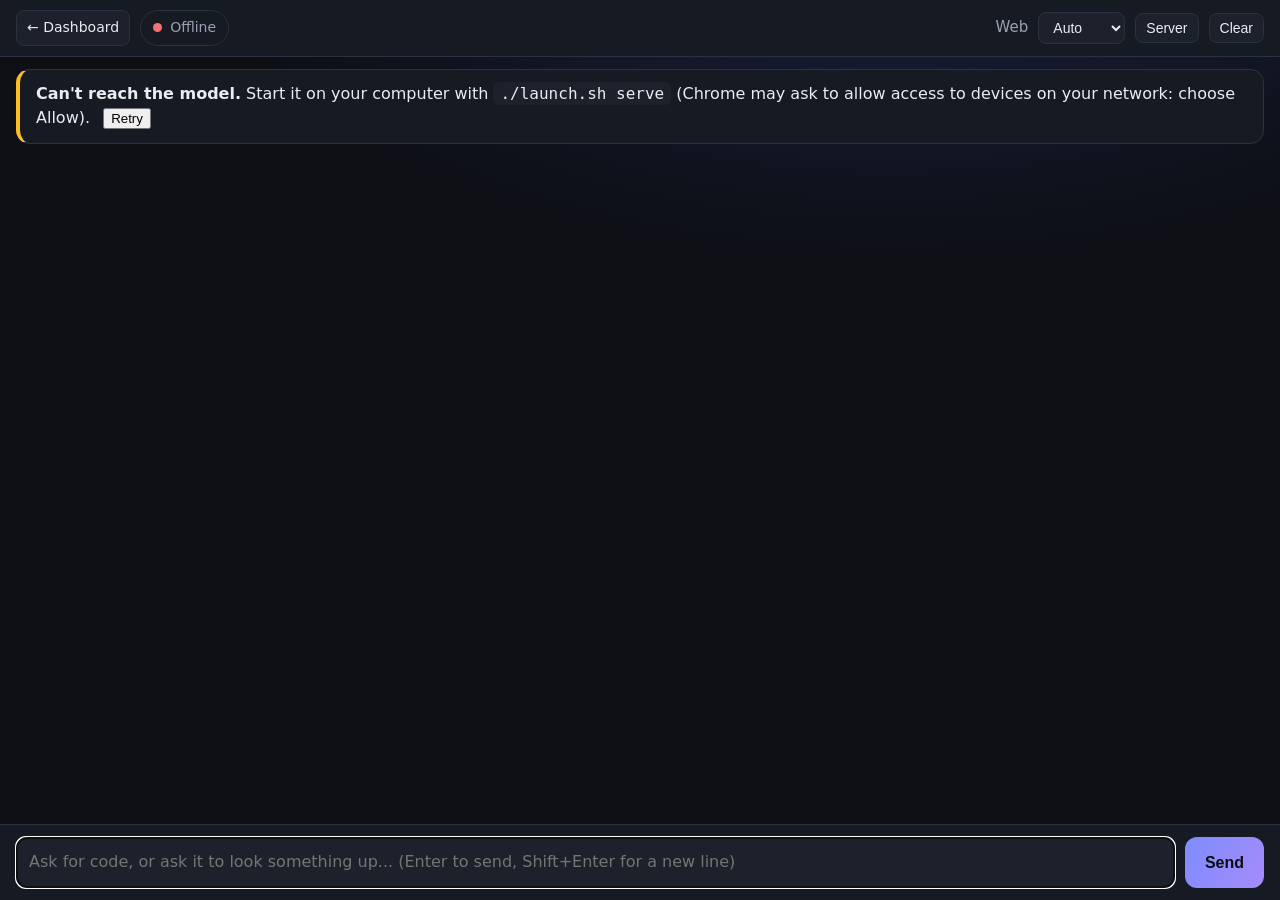
==== chat.html @ 15e8e977 "Add files via upload" ====
<!doctype html>
<html lang="en">
<head>
<meta charset="utf-8">
<meta name="viewport" content="width=device-width,initial-scale=1">
<title>Coding Agent - Chat</title>
<link rel="icon" href="data:image/svg+xml,%3Csvg xmlns=%27http://www.w3.org/2000/svg%27 viewBox=%270 0 100 100%27%3E%3Ctext y=%27.9em%27 font-size=%2790%27%3E%F0%9F%A4%96%3C/text%3E%3C/svg%3E">
<link rel="stylesheet" href="assets/style.css">
</head>
<body class="chat">
  <div class="chatbar">
    <a class="mini" href="index.html">&larr; Dashboard</a>
    <span class="pill"><span id="dot" class="dot"></span><span id="state">Checking...</span></span>
    <span class="spacer"></span>
    <label for="web" class="fine" style="margin:0">Web</label>
    <select id="web" title="Internet access">
      <option value="auto">Auto</option>
      <option value="on">Always</option>
      <option value="off">Off</option>
    </select>
    <button id="settings" title="Model server address">Server</button>
    <button id="clear">Clear</button>
  </div>
  <div class="banner" id="banner">
    <strong>Can't reach the model.</strong> Start it on your computer with <code>./launch.sh serve</code>
    (Chrome may ask to allow access to devices on your network: choose Allow).
    <button id="retry" style="margin-left:8px">Retry</button>
  </div>
  <div id="log" aria-live="polite"></div>
  <div class="composer">
    <textarea id="input" rows="1" placeholder="Ask for code, or ask it to look something up... (Enter to send, Shift+Enter for a new line)"></textarea>
    <button class="btn" id="send">Send</button>
    <button class="btn ghost" id="stop" style="display:none">Stop</button>
  </div>
<script src="assets/common.js"></script>
<script src="assets/chat.js"></script>
</body>
</html>
---- assets/style.css ----
:root{--bg:#0d0f14;--panel:#161a22;--panel2:#1c212b;--line:#2a3140;--text:#e8ecf3;--muted:#98a2b3;--accent:#7c8cff;--accent2:#a78bfa;--ok:#34d399;--bad:#f87171;--warn:#fbbf24;--radius:14px}
*{box-sizing:border-box}
html,body{margin:0;height:100%}
body{background:radial-gradient(1200px 600px at 70% -10%,#1b2140 0%,transparent 60%),var(--bg);color:var(--text);font:16px/1.55 system-ui,-apple-system,"Segoe UI",Roboto,sans-serif}
a{color:var(--accent)}
.wrap{max-width:960px;margin:0 auto;padding:24px 20px 60px}
header.top{display:flex;align-items:center;justify-content:space-between;padding:8px 0 28px}
.brand{font-weight:700;letter-spacing:.2px}
.pill{display:inline-flex;align-items:center;gap:8px;padding:6px 12px;border:1px solid var(--line);border-radius:999px;background:var(--panel);font-size:14px;color:var(--muted)}
.dot{width:9px;height:9px;border-radius:50%;background:var(--muted)}
.dot.ok{background:var(--ok);box-shadow:0 0 8px var(--ok)}.dot.bad{background:var(--bad)}
.hero{padding:34px 0 10px}
.claim{font-size:clamp(30px,6vw,54px);line-height:1.1;margin:0 0 14px;font-weight:800;background:linear-gradient(120deg,#fff,var(--accent2) 60%,var(--accent));-webkit-background-clip:text;background-clip:text;color:transparent}
.fine{font-size:15px;color:var(--muted);margin:0 0 8px}
.claimlink{font-size:15px}
.cta{margin:30px 0 8px;display:flex;gap:12px;flex-wrap:wrap}
.btn{display:inline-block;border:0;border-radius:12px;padding:14px 26px;font-size:17px;font-weight:700;cursor:pointer;text-decoration:none;color:#0b0d12;background:linear-gradient(120deg,var(--accent),var(--accent2))}
.btn:hover{filter:brightness(1.08)}
.btn.ghost{background:transparent;color:var(--text);border:1px solid var(--line)}
.grid{display:grid;grid-template-columns:repeat(auto-fit,minmax(200px,1fr));gap:14px;margin-top:34px}
.card{background:var(--panel);border:1px solid var(--line);border-radius:var(--radius);padding:16px 18px}
.card h3{margin:0 0 6px;font-size:13px;font-weight:600;color:var(--muted);text-transform:uppercase;letter-spacing:.6px}
.card .v{font-size:19px;font-weight:600;word-break:break-word}
.help{margin-top:22px;padding:16px 18px;border:1px solid var(--line);border-left:4px solid var(--warn);border-radius:var(--radius);background:var(--panel);display:none}
.help.show{display:block}
code,pre{font-family:ui-monospace,SFMono-Regular,Menlo,Consolas,monospace}
.help code{background:var(--panel2);padding:2px 7px;border-radius:6px}
footer{margin-top:50px;color:var(--muted);font-size:13px}
blockquote.claimtext{margin:22px 0;padding:6px 22px;border-left:4px solid var(--accent2);background:var(--panel);border-radius:0 var(--radius) var(--radius) 0}
blockquote.claimtext p{margin:14px 0}
/* chat */
body.chat{display:flex;flex-direction:column;height:100vh}
.chatbar{display:flex;align-items:center;gap:10px;padding:10px 16px;border-bottom:1px solid var(--line);background:var(--panel)}
.chatbar .spacer{flex:1}
.chatbar select,.chatbar button,.chatbar a.mini{background:var(--panel2);color:var(--text);border:1px solid var(--line);border-radius:8px;padding:6px 10px;font-size:14px;cursor:pointer;text-decoration:none}
#log{flex:1;overflow:auto;padding:18px 16px;display:flex;flex-direction:column;gap:14px}
.msg{max-width:min(780px,92%);padding:12px 16px;border-radius:var(--radius);white-space:pre-wrap;word-wrap:break-word}
.msg.user{align-self:flex-end;background:linear-gradient(120deg,#3a4390,#5b3f9c)}
.msg.assistant{align-self:flex-start;background:var(--panel);border:1px solid var(--line)}
.msg pre{background:#0a0c10;border:1px solid var(--line);border-radius:10px;padding:12px;overflow:auto;margin:10px 0;white-space:pre}
.msg .copy{float:right;font-size:12px;background:var(--panel2);color:var(--muted);border:1px solid var(--line);border-radius:6px;cursor:pointer;margin:6px 6px 0 0}
.sources{margin-top:10px;font-size:13px;color:var(--muted);white-space:normal}
.sources a{color:var(--accent)}
.statusline{align-self:flex-start;font-size:13px;color:var(--muted)}
.composer{display:flex;gap:10px;padding:12px 16px;border-top:1px solid var(--line);background:var(--panel)}
.composer textarea{flex:1;resize:none;max-height:180px;background:var(--panel2);color:var(--text);border:1px solid var(--line);border-radius:10px;padding:12px;font:inherit}
.composer .btn{padding:10px 20px;font-size:16px}
.banner{margin:12px 16px 0;padding:12px 16px;border:1px solid var(--line);border-left:4px solid var(--warn);border-radius:var(--radius);background:var(--panel);display:none}
.banner.show{display:block}
.banner code{background:var(--panel2);padding:2px 7px;border-radius:6px}
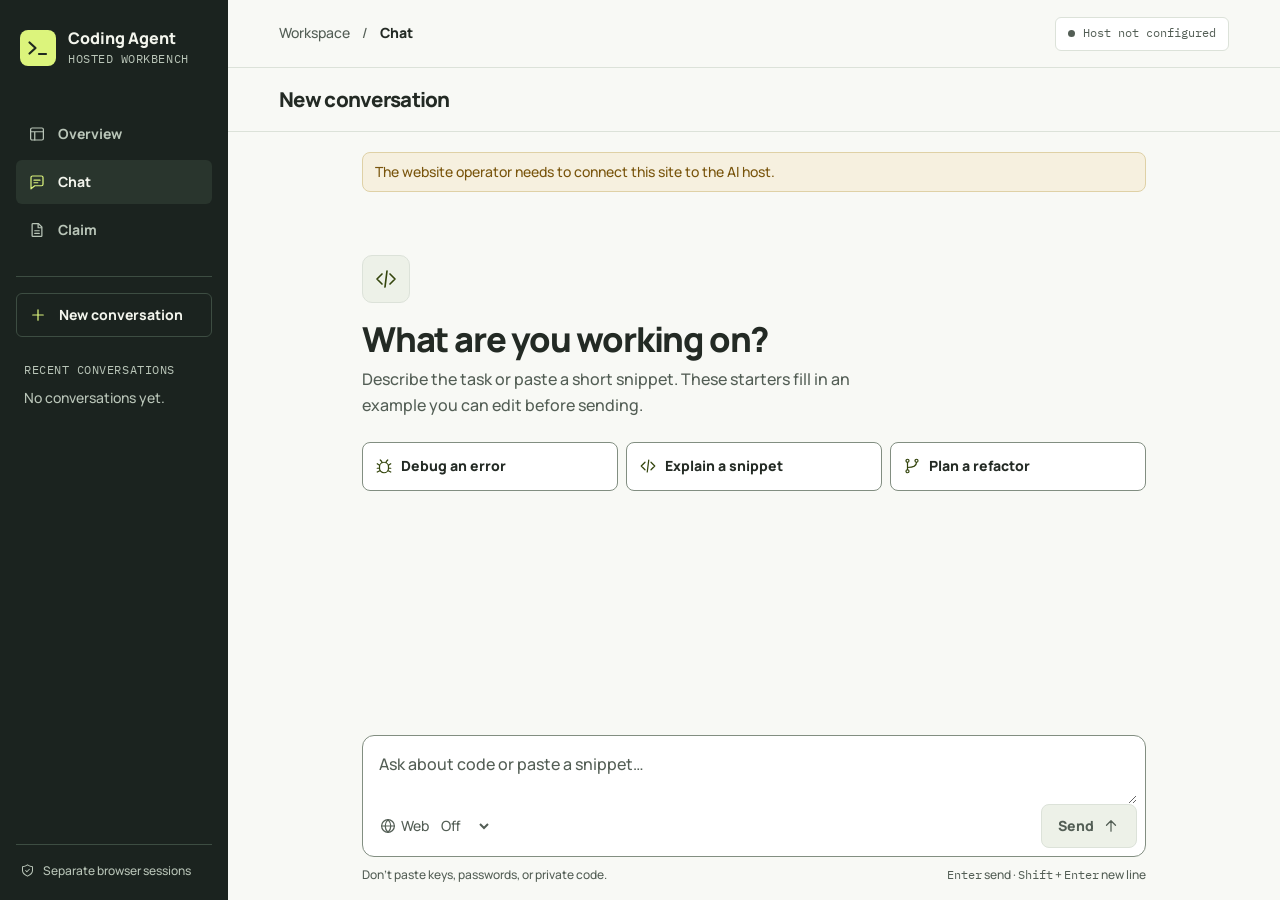
==== commit 3f996d1b: "Add files via upload" ====
--- a/chat.html
+++ b/chat.html
@@ -1,38 +1,98 @@
 <!doctype html>
 <html lang="en">
 <head>
-<meta charset="utf-8">
-<meta name="viewport" content="width=device-width,initial-scale=1">
-<title>Coding Agent - Chat</title>
-<link rel="icon" href="data:image/svg+xml,%3Csvg xmlns=%27http://www.w3.org/2000/svg%27 viewBox=%270 0 100 100%27%3E%3Ctext y=%27.9em%27 font-size=%2790%27%3E%F0%9F%A4%96%3C/text%3E%3C/svg%3E">
-<link rel="stylesheet" href="assets/style.css">
+  <meta charset="utf-8">
+  <meta name="viewport" content="width=device-width, initial-scale=1">
+  <meta http-equiv="Content-Security-Policy" content="default-src 'none'; script-src 'self'; style-src 'self'; img-src 'self'; font-src 'self'; connect-src https: http://localhost:* http://127.0.0.1:*; base-uri 'none'; form-action 'none'">
+  <meta name="referrer" content="no-referrer">
+  <meta name="theme-color" content="#1b231f">
+  <title>Chat | Coding Agent</title>
+  <link rel="icon" href="./assets/mark.svg" type="image/svg+xml">
+  <link rel="stylesheet" href="./assets/style.css">
+  <script src="./assets/config.js" defer></script>
+  <script src="./assets/common.js" defer></script>
+  <script src="./assets/chat.js" defer></script>
 </head>
-<body class="chat">
-  <div class="chatbar">
-    <a class="mini" href="index.html">&larr; Dashboard</a>
-    <span class="pill"><span id="dot" class="dot"></span><span id="state">Checking...</span></span>
-    <span class="spacer"></span>
-    <label for="web" class="fine" style="margin:0">Web</label>
-    <select id="web" title="Internet access">
-      <option value="auto">Auto</option>
-      <option value="on">Always</option>
-      <option value="off">Off</option>
-    </select>
-    <button id="settings" title="Model server address">Server</button>
-    <button id="clear">Clear</button>
+<body class="layout chat-layout">
+  <a class="skip" href="#main">Skip to content</a>
+  <aside class="rail" aria-label="Workspace">
+    <a class="brand" href="./index.html"><img src="./assets/mark.svg" width="36" height="36" alt=""><span>Coding Agent<small>HOSTED WORKBENCH</small></span></a>
+    <nav class="nav" aria-label="Main">
+      <a href="./index.html"><svg aria-hidden="true"><use href="./assets/icons.svg#overview"></use></svg>Overview</a>
+      <a href="./chat.html" aria-current="page"><svg aria-hidden="true"><use href="./assets/icons.svg#chat"></use></svg>Chat</a>
+      <a href="./claim.html"><svg aria-hidden="true"><use href="./assets/icons.svg#notes"></use></svg>Claim</a>
+    </nav>
+    <button class="mobile-history rail-button" id="history-toggle" type="button" aria-expanded="false" aria-controls="history">
+      <svg aria-hidden="true"><use href="./assets/icons.svg#menu"></use></svg>History
+    </button>
+    <section id="history" class="history" aria-labelledby="history-heading">
+      <button class="rail-button" id="new" type="button" disabled><svg aria-hidden="true"><use href="./assets/icons.svg#plus"></use></svg>New conversation</button>
+      <h2 id="history-heading">RECENT CONVERSATIONS</h2>
+      <p class="history-empty" id="history-empty">No conversations yet.</p>
+      <ul id="threads" class="threads"></ul>
+    </section>
+    <div class="rail-foot"><svg aria-hidden="true"><use href="./assets/icons.svg#shield"></use></svg><span>Separate browser sessions</span></div>
+  </aside>
+  <div class="workspace">
+    <header class="topbar">
+      <div class="crumb"><span>Workspace</span><span aria-hidden="true">/</span><strong>Chat</strong></div>
+      <div class="host-status" data-status="checking"><span class="dot"></span><span data-health="label" role="status">Checking host</span></div>
+    </header>
+    <main class="chat-main" id="main" tabindex="-1">
+      <div class="chat-heading">
+        <h1 id="thread-title">New conversation</h1>
+        <button class="icon-button" id="delete" type="button" aria-label="Delete conversation" title="Delete conversation" hidden><svg aria-hidden="true"><use href="./assets/icons.svg#trash"></use></svg></button>
+      </div>
+      <div class="chat-body" id="chat-body">
+        <div class="chat-inner">
+          <div class="notice" id="connection" hidden><span data-health="chat">Checking the host.</span><button type="button" class="text-button" data-refresh>Check again</button></div>
+          <form class="access" id="access" hidden>
+            <h2>Enter your access code</h2>
+            <p>Ask the host operator for the code. It opens a separate session in this browser.</p>
+            <label for="code">Access code</label>
+            <div><input id="code" type="password" name="code" required maxlength="256" autocomplete="current-password"><button class="button primary" type="submit">Continue</button></div>
+          </form>
+          <section class="starters" id="starters" aria-labelledby="starter-title">
+            <div class="starter-icon"><svg aria-hidden="true"><use href="./assets/icons.svg#code"></use></svg></div>
+            <h2 id="starter-title">What are you working on?</h2>
+            <p>Describe the task or paste a short snippet. These starters fill in an example you can edit before sending.</p>
+            <div class="starter-list">
+              <button type="button" class="starter" data-task="debug"><svg aria-hidden="true"><use href="./assets/icons.svg#bug"></use></svg><span>Debug an error</span><svg aria-hidden="true"><use href="./assets/icons.svg#external"></use></svg></button>
+              <button type="button" class="starter" data-task="explain"><svg aria-hidden="true"><use href="./assets/icons.svg#code"></use></svg><span>Explain a snippet</span><svg aria-hidden="true"><use href="./assets/icons.svg#external"></use></svg></button>
+              <button type="button" class="starter" data-task="refactor"><svg aria-hidden="true"><use href="./assets/icons.svg#branch"></use></svg><span>Plan a refactor</span><svg aria-hidden="true"><use href="./assets/icons.svg#external"></use></svg></button>
+            </div>
+          </section>
+          <section id="messages" class="messages" aria-label="Messages"></section>
+          <p id="progress" class="progress" role="status"></p>
+          <div class="notice error" id="problem" hidden><span id="problem-text" role="alert"></span><button class="text-button" type="button" id="recover" hidden>Reconnect</button></div>
+        </div>
+      </div>
+      <div class="composer-wrap" id="composer-wrap">
+        <form class="composer chat-inner" id="composer">
+          <div class="composer-box">
+            <label class="sr-only" for="input">Your message</label>
+            <textarea id="input" placeholder="Ask about code or paste a snippet…" rows="2" maxlength="8000" aria-describedby="input-help" spellcheck="false" enterkeyhint="send"></textarea>
+            <div class="composer-tools">
+              <label class="web-select" for="web"><svg aria-hidden="true"><use href="./assets/icons.svg#globe"></use></svg><span>Web</span>
+                <select id="web" aria-label="Web lookup mode" disabled><option value="auto">Auto</option><option value="on">On</option><option value="off">Off</option></select>
+              </label>
+              <div class="response-actions">
+                <button class="button stop" id="stop" type="button" hidden><svg aria-hidden="true"><use href="./assets/icons.svg#stop"></use></svg>Stop</button>
+                <button class="button primary send" id="send" type="submit" disabled>Send <svg aria-hidden="true"><use href="./assets/icons.svg#send"></use></svg></button>
+              </div>
+            </div>
+          </div>
+          <div class="composer-foot" id="input-help"><span>Don’t paste keys, passwords, or private code.</span><span class="keys"><kbd>Enter</kbd> send <span aria-hidden="true">·</span> <kbd>Shift</kbd> + <kbd>Enter</kbd> new line</span></div>
+        </form>
+      </div>
+    </main>
   </div>
-  <div class="banner" id="banner">
-    <strong>Can't reach the model.</strong> Start it on your computer with <code>./launch.sh serve</code>
-    (Chrome may ask to allow access to devices on your network: choose Allow).
-    <button id="retry" style="margin-left:8px">Retry</button>
-  </div>
-  <div id="log" aria-live="polite"></div>
-  <div class="composer">
-    <textarea id="input" rows="1" placeholder="Ask for code, or ask it to look something up... (Enter to send, Shift+Enter for a new line)"></textarea>
-    <button class="btn" id="send">Send</button>
-    <button class="btn ghost" id="stop" style="display:none">Stop</button>
-  </div>
-<script src="assets/common.js"></script>
-<script src="assets/chat.js"></script>
+  <dialog id="delete-dialog" aria-labelledby="delete-title">
+    <form method="dialog">
+      <h2 id="delete-title">Delete this conversation?</h2>
+      <p>The prompts and replies in this thread will be removed from your history. This can’t be undone.</p>
+      <div class="dialog-actions"><button class="button secondary" value="cancel" autofocus>Keep conversation</button><button class="button danger" value="delete">Delete</button></div>
+    </form>
+  </dialog>
 </body>
 </html>
--- a/assets/style.css
+++ b/assets/style.css
@@ -1,50 +1,252 @@
-:root{--bg:#0d0f14;--panel:#161a22;--panel2:#1c212b;--line:#2a3140;--text:#e8ecf3;--muted:#98a2b3;--accent:#7c8cff;--accent2:#a78bfa;--ok:#34d399;--bad:#f87171;--warn:#fbbf24;--radius:14px}
-*{box-sizing:border-box}
-html,body{margin:0;height:100%}
-body{background:radial-gradient(1200px 600px at 70% -10%,#1b2140 0%,transparent 60%),var(--bg);color:var(--text);font:16px/1.55 system-ui,-apple-system,"Segoe UI",Roboto,sans-serif}
-a{color:var(--accent)}
-.wrap{max-width:960px;margin:0 auto;padding:24px 20px 60px}
-header.top{display:flex;align-items:center;justify-content:space-between;padding:8px 0 28px}
-.brand{font-weight:700;letter-spacing:.2px}
-.pill{display:inline-flex;align-items:center;gap:8px;padding:6px 12px;border:1px solid var(--line);border-radius:999px;background:var(--panel);font-size:14px;color:var(--muted)}
-.dot{width:9px;height:9px;border-radius:50%;background:var(--muted)}
-.dot.ok{background:var(--ok);box-shadow:0 0 8px var(--ok)}.dot.bad{background:var(--bad)}
-.hero{padding:34px 0 10px}
-.claim{font-size:clamp(30px,6vw,54px);line-height:1.1;margin:0 0 14px;font-weight:800;background:linear-gradient(120deg,#fff,var(--accent2) 60%,var(--accent));-webkit-background-clip:text;background-clip:text;color:transparent}
-.fine{font-size:15px;color:var(--muted);margin:0 0 8px}
-.claimlink{font-size:15px}
-.cta{margin:30px 0 8px;display:flex;gap:12px;flex-wrap:wrap}
-.btn{display:inline-block;border:0;border-radius:12px;padding:14px 26px;font-size:17px;font-weight:700;cursor:pointer;text-decoration:none;color:#0b0d12;background:linear-gradient(120deg,var(--accent),var(--accent2))}
-.btn:hover{filter:brightness(1.08)}
-.btn.ghost{background:transparent;color:var(--text);border:1px solid var(--line)}
-.grid{display:grid;grid-template-columns:repeat(auto-fit,minmax(200px,1fr));gap:14px;margin-top:34px}
-.card{background:var(--panel);border:1px solid var(--line);border-radius:var(--radius);padding:16px 18px}
-.card h3{margin:0 0 6px;font-size:13px;font-weight:600;color:var(--muted);text-transform:uppercase;letter-spacing:.6px}
-.card .v{font-size:19px;font-weight:600;word-break:break-word}
-.help{margin-top:22px;padding:16px 18px;border:1px solid var(--line);border-left:4px solid var(--warn);border-radius:var(--radius);background:var(--panel);display:none}
-.help.show{display:block}
-code,pre{font-family:ui-monospace,SFMono-Regular,Menlo,Consolas,monospace}
-.help code{background:var(--panel2);padding:2px 7px;border-radius:6px}
-footer{margin-top:50px;color:var(--muted);font-size:13px}
-blockquote.claimtext{margin:22px 0;padding:6px 22px;border-left:4px solid var(--accent2);background:var(--panel);border-radius:0 var(--radius) var(--radius) 0}
-blockquote.claimtext p{margin:14px 0}
-/* chat */
-body.chat{display:flex;flex-direction:column;height:100vh}
-.chatbar{display:flex;align-items:center;gap:10px;padding:10px 16px;border-bottom:1px solid var(--line);background:var(--panel)}
-.chatbar .spacer{flex:1}
-.chatbar select,.chatbar button,.chatbar a.mini{background:var(--panel2);color:var(--text);border:1px solid var(--line);border-radius:8px;padding:6px 10px;font-size:14px;cursor:pointer;text-decoration:none}
-#log{flex:1;overflow:auto;padding:18px 16px;display:flex;flex-direction:column;gap:14px}
-.msg{max-width:min(780px,92%);padding:12px 16px;border-radius:var(--radius);white-space:pre-wrap;word-wrap:break-word}
-.msg.user{align-self:flex-end;background:linear-gradient(120deg,#3a4390,#5b3f9c)}
-.msg.assistant{align-self:flex-start;background:var(--panel);border:1px solid var(--line)}
-.msg pre{background:#0a0c10;border:1px solid var(--line);border-radius:10px;padding:12px;overflow:auto;margin:10px 0;white-space:pre}
-.msg .copy{float:right;font-size:12px;background:var(--panel2);color:var(--muted);border:1px solid var(--line);border-radius:6px;cursor:pointer;margin:6px 6px 0 0}
-.sources{margin-top:10px;font-size:13px;color:var(--muted);white-space:normal}
-.sources a{color:var(--accent)}
-.statusline{align-self:flex-start;font-size:13px;color:var(--muted)}
-.composer{display:flex;gap:10px;padding:12px 16px;border-top:1px solid var(--line);background:var(--panel)}
-.composer textarea{flex:1;resize:none;max-height:180px;background:var(--panel2);color:var(--text);border:1px solid var(--line);border-radius:10px;padding:12px;font:inherit}
-.composer .btn{padding:10px 20px;font-size:16px}
-.banner{margin:12px 16px 0;padding:12px 16px;border:1px solid var(--line);border-left:4px solid var(--warn);border-radius:var(--radius);background:var(--panel);display:none}
-.banner.show{display:block}
-.banner code{background:var(--panel2);padding:2px 7px;border-radius:6px}
+@font-face{font-family:Manrope;src:url("./manrope-latin.woff2") format("woff2");font-weight:400 800;font-display:swap}
+@font-face{font-family:"IBM Plex Mono";src:url("./ibm-plex-mono-latin.woff2") format("woff2");font-weight:400;font-display:swap}
+
+:root{
+  color-scheme:light;
+  --ink:#232a24;--muted:#535e55;--paper:#f8f9f5;--white:#fff;
+  --line:#dce2d9;--control:#828e81;--wash:#edf1e8;--wash-hover:#e6ebdf;
+  --rail:#1b231f;--rail-raised:#29352d;--rail-line:#3d4d42;--rail-ink:#f3f5ed;--rail-muted:#b9c5b8;
+  --lime:#dcf47c;--lime-hover:#cae760;--focus:#416500;--accent-ink:#34450d;
+  --good:#28663d;--warn:#79550d;--error:#9b352c;--error-bg:#f9eeea;--warn-bg:#f6f0df;
+  --sans:Manrope,system-ui,sans-serif;--mono:"IBM Plex Mono",ui-monospace,monospace;
+  --xs:.75rem;--sm:.875rem;--base:1rem;--lg:clamp(1.125rem,1rem + .35vw,1.375rem);
+  --title:clamp(1.625rem,1.35rem + 1vw,2.25rem);--display:clamp(2.25rem,1.4rem + 2.65vw,3.625rem);
+  --s1:.25rem;--s2:.5rem;--s3:.75rem;--s4:1rem;--s5:1.25rem;--s6:1.5rem;
+  --s8:2rem;--s10:2.5rem;--s12:3rem;--s14:3.5rem;--s16:4rem;
+  --gutter:clamp(var(--s5),4vw,var(--s16));--radius:8px;--rail-width:14.25rem;
+}
+
+*,*::before,*::after{box-sizing:border-box}
+[hidden]{display:none!important}
+html{min-width:0}
+body{margin:0;background:var(--paper);color:var(--ink);font:500 var(--base)/1.6 var(--sans)}
+h1,h2,p,ol,ul,dl,figure{margin:0}
+h1,h2{line-height:1.15;letter-spacing:-.035em;font-weight:800}
+a{color:inherit;text-underline-offset:.24em}
+button,select,textarea,input{font:inherit;color:inherit}
+button{cursor:pointer}
+button:disabled,select:disabled{cursor:not-allowed}
+svg:not([width]){height:1.125rem;width:1.125rem;flex:none;fill:none;stroke:currentColor;stroke-width:1.65;stroke-linecap:round;stroke-linejoin:round}
+code,kbd{font-family:var(--mono)}
+:focus-visible{outline:3px solid var(--focus);outline-offset:3px}
+main:focus:not(:focus-visible){outline:none}
+.rail :focus-visible{outline-color:var(--lime)}
+.sr-only{position:absolute;width:1px;height:1px;overflow:hidden;clip-path:inset(50%);white-space:nowrap}
+.skip{position:fixed;z-index:5;left:var(--s4);top:var(--s4);transform:translateY(-200%);background:var(--lime);color:var(--ink);padding:var(--s3) var(--s4);border-radius:var(--radius);font-weight:800}
+.skip:focus{transform:none}
+
+.layout{display:grid;grid-template-columns:var(--rail-width) minmax(0,1fr);min-height:100vh;min-height:100dvh}
+.rail{display:flex;flex-direction:column;align-self:start;position:sticky;top:0;height:100vh;height:100dvh;overflow:auto;background:var(--rail);color:var(--rail-ink);padding:var(--s6) var(--s4) var(--s5)}
+.brand{display:flex;align-items:center;gap:var(--s3);min-height:48px;padding-inline:var(--s1);text-decoration:none;font-size:var(--base);line-height:1.2;font-weight:800;white-space:nowrap}
+.brand small{display:block;margin-top:var(--s1);font:400 var(--xs)/1.2 var(--mono);letter-spacing:.045em;color:var(--rail-muted)}
+.nav{display:grid;gap:var(--s1);margin-top:var(--s10)}
+.nav a,.rail-button,.thread-link{display:flex;align-items:center;gap:var(--s3);min-height:44px;padding:var(--s2) var(--s3);border-radius:6px;color:var(--rail-muted);text-decoration:none;font-size:var(--sm);font-weight:750;line-height:1.3}
+.nav a:hover,.rail-button:hover,.thread-link:hover{background:var(--rail-raised);color:var(--rail-ink)}
+.nav a[aria-current]{background:var(--rail-raised);color:var(--rail-ink)}
+.nav a[aria-current] svg{color:var(--lime)}
+.rail-foot{display:flex;gap:var(--s2);align-items:center;margin-top:auto;padding:var(--s4) var(--s1) 0;border-top:1px solid var(--rail-line);color:var(--rail-muted);font-size:var(--xs)}
+.rail-foot svg{width:.9375rem;height:.9375rem}
+.workspace{min-width:0;display:flex;flex-direction:column}
+.topbar{min-height:68px;padding:var(--s2) var(--gutter);border-bottom:1px solid var(--line);display:flex;align-items:center;justify-content:space-between;gap:var(--s3);background:var(--paper)}
+.crumb{display:flex;align-items:center;gap:var(--s3);font-size:var(--sm);color:var(--muted)}
+.crumb strong{color:var(--ink);font-weight:800}
+.host-status{display:inline-flex;align-items:center;gap:var(--s2);min-height:34px;max-width:100%;border:1px solid var(--line);border-radius:6px;padding:var(--s1) var(--s3);white-space:nowrap;font:400 var(--xs)/1.2 var(--mono);color:var(--muted);background:var(--white)}
+.dot{background:currentColor;width:7px;height:7px;border-radius:50%;flex:none}
+.host-status[data-status="ready"],.host-status[data-status="demo"]{color:var(--good)}
+.host-status[data-status="busy"],.host-status[data-status="starting"],.host-status[data-status="full"]{color:var(--warn)}
+.host-status[data-status="offline"],.host-status[data-status="unavailable"]{color:var(--error)}
+.button{display:inline-flex;align-items:center;justify-content:center;gap:var(--s2);min-height:44px;padding:var(--s2) var(--s4);border:1px solid transparent;border-radius:var(--radius);text-decoration:none;font-size:var(--sm);font-weight:800;line-height:1.25}
+.primary{background:var(--lime);border-color:#adc447;color:var(--ink)}
+.primary:hover:not(:disabled){background:var(--lime-hover)}
+.primary:disabled{background:var(--wash);border-color:var(--line);color:var(--muted)}
+.secondary,.stop,.icon-button{background:var(--white);border:1px solid var(--control)}
+.secondary:hover,.stop:hover,.icon-button:hover{background:var(--wash)}
+.danger{background:var(--error);color:#fff}
+.danger:hover{background:#7f2b25}
+.text-button{border:0;background:transparent;color:var(--accent-ink);font-weight:800;font-size:var(--sm);min-height:44px;padding:var(--s1) var(--s2);text-decoration:underline;text-underline-offset:.25em}
+.text-button:hover{background:var(--wash-hover);border-radius:5px}
+.icon-button{width:44px;height:44px;display:grid;place-items:center;border-radius:var(--radius);flex:none}
+
+.content{width:min(100%,82rem);margin-inline:auto;padding:var(--s12) var(--gutter) var(--s6)}
+.intro{display:grid;grid-template-columns:minmax(0,1.15fr) minmax(16rem,1fr);gap:clamp(var(--s6),5vw,var(--s16));align-items:center;padding-block:var(--s4) var(--s12)}
+.eyebrow{display:flex;align-items:center;gap:var(--s2);font:400 var(--xs)/1.4 var(--mono);letter-spacing:.08em;color:var(--accent-ink);margin-bottom:var(--s4)}
+.eyebrow>span{width:var(--s4);height:2px;background:#65822b}
+.intro h1,.docs-intro h1{font-size:var(--display);font-weight:800;line-height:1.075;letter-spacing:-.058em}
+.lead{margin-top:var(--s4);max-width:49ch;color:var(--muted);font-size:var(--base);line-height:1.75}
+.page-actions{display:flex;flex-wrap:wrap;align-items:center;gap:var(--s3);margin-top:var(--s6)}
+.route-figure{background:var(--wash);border:1px solid #d3dcce;border-radius:12px;padding:var(--s5) var(--s6);min-width:0}
+.route-figure figcaption{display:flex;justify-content:space-between;align-items:baseline;gap:var(--s2);border-bottom:1px solid #cdd7c8;padding-bottom:var(--s3);font-weight:800;font-size:var(--sm)}
+.figure-tag,.route-list code{color:var(--muted);font:400 var(--xs)/1.4 var(--mono)}
+.route-list{list-style:none;padding:var(--s2) 0 0}
+.route-list li{position:relative;display:grid;grid-template-columns:40px minmax(0,1fr) auto;gap:var(--s3);align-items:center;padding:var(--s3) 0;min-height:66px}
+.route-list li:not(:last-child)::after{content:"";width:1px;height:26px;position:absolute;left:20px;top:calc(50% + 19px);background:#aebbab}
+.route-icon{height:40px;display:grid;place-items:center;border:1px solid #c6d1c1;border-radius:8px;background:var(--paper);position:relative}
+.route-icon.emphasis{background:var(--lime);border-color:#b5c965}
+.route-list strong,.route-list span{display:block}
+.route-list strong{font-size:var(--sm);font-weight:800;line-height:1.35}
+.route-list span{font-size:var(--xs);color:var(--muted);margin-top:var(--s1);line-height:1.4}
+.overview-grid{display:grid;grid-template-columns:1fr 1fr;gap:clamp(var(--s6),5vw,var(--s16))}
+.overview-section{border-top:1px solid var(--control);min-width:0;padding-top:var(--s3)}
+.section-heading{display:flex;justify-content:space-between;align-items:center;gap:var(--s2);min-height:44px}
+.section-heading h2,.article h2{font-size:var(--lg)}
+.quiet{color:var(--muted);font-size:var(--sm);min-height:1.5em}
+.host-details{margin-top:var(--s3)}
+.host-details div{display:grid;grid-template-columns:minmax(90px,1fr) minmax(0,1.5fr);align-items:baseline;gap:var(--s3);padding:var(--s3) 0;border-top:1px solid var(--line);font-size:var(--sm)}
+.host-details dt{color:var(--muted)}
+.host-details dd{margin:0;text-align:right;font-weight:800;overflow-wrap:anywhere}
+.task-list{list-style:none;padding:0;margin-top:var(--s1)}
+.task-list li+li{border-top:1px solid var(--line)}
+.task-list a{display:grid;grid-template-columns:auto minmax(0,1fr) auto;gap:var(--s3);align-items:center;min-height:61px;text-decoration:none;padding:var(--s2) var(--s1)}
+.task-list a:hover{background:var(--wash)}
+.task-list a>svg:first-child{color:var(--accent-ink)}
+.task-list a>svg:last-child{color:var(--muted);width:1rem;height:1rem}
+.task-list strong,.task-list small{display:block}
+.task-list strong{font-size:var(--sm);font-weight:800}
+.task-list small{font-size:var(--xs);color:var(--muted)}
+.footer{margin-top:var(--s12);padding-top:var(--s4);border-top:1px solid var(--line);display:flex;justify-content:space-between;align-items:center;gap:var(--s3);color:var(--muted);font-size:var(--xs)}
+.footer a{display:inline-flex;align-items:center;gap:var(--s1);min-height:32px;font-weight:750;color:var(--accent-ink)}
+.footer svg{width:.9375rem;height:.9375rem}
+
+.docs-intro{padding-block:var(--s4) var(--s10);border-bottom:1px solid var(--control)}
+.docs-grid{display:grid;grid-template-columns:minmax(10rem,1fr) minmax(0,3fr);gap:var(--s10);padding-top:var(--s8)}
+.toc{display:flex;flex-direction:column;align-items:flex-start}
+.toc h2{font-size:var(--sm);font-weight:800;letter-spacing:0;margin-bottom:var(--s2)}
+.toc a{display:grid;align-items:center;min-height:40px;font-size:var(--sm);color:var(--muted)}
+.article{max-width:64ch}
+.article section{scroll-margin-top:var(--s4);padding-bottom:var(--s6)}
+.article section+section{border-top:1px solid var(--line);padding-top:var(--s6)}
+.article p{margin-top:var(--s3);color:var(--muted)}
+.article a:not(.button){color:var(--accent-ink);font-weight:800}
+.article>.button{margin-top:0}
+.claim-quote{max-width:66ch;margin-top:var(--s8)}
+.claim-quote blockquote{margin:0;border-inline-start:3px solid #65822b;padding:var(--s1) 0 var(--s1) var(--s5);line-height:1.75}
+.claim-quote blockquote p+p{margin-top:var(--s4)}
+.claim-quote figcaption{margin-top:var(--s3);color:var(--muted);font-size:var(--sm)}
+
+.chat-layout{height:100vh;height:100dvh;min-height:0}
+.chat-layout .workspace{min-height:0}
+.chat-main{flex:1;min-height:0;display:grid;grid-template-rows:auto minmax(0,1fr) auto}
+.chat-heading{padding:var(--s3) var(--gutter);border-bottom:1px solid var(--line);display:flex;justify-content:space-between;align-items:center;gap:var(--s3);min-height:64px}
+.chat-heading h1{font-size:var(--lg);overflow-wrap:anywhere}
+.history{margin-top:var(--s6);margin-bottom:var(--s4);border-top:1px solid var(--rail-line);padding-top:var(--s4)}
+.rail-button{width:100%;border:1px solid var(--rail-line);background:transparent;color:var(--rail-ink);text-align:left}
+.rail-button svg{color:var(--lime)}
+.history h2{margin:var(--s6) var(--s2) var(--s2);color:var(--rail-muted);font:400 var(--xs)/1.5 var(--mono);letter-spacing:.045em}
+.history-empty{font-size:var(--sm);margin:var(--s2);color:var(--rail-muted)}
+.threads{list-style:none;padding:0}
+.thread-link{display:block;width:100%;overflow:hidden;text-overflow:ellipsis;white-space:nowrap;background:transparent;border:0;text-align:left}
+.thread-link[aria-current]{color:var(--rail-ink);background:var(--rail-raised)}
+.mobile-history{display:none}
+.chat-body{overflow:auto;min-height:0;padding-inline:var(--gutter);overscroll-behavior-y:contain}
+.chat-inner{width:min(100%,49rem);margin-inline:auto;min-width:0}
+.chat-body .chat-inner{padding-block:var(--s5)}
+.starters{margin:clamp(var(--s4),7vh,var(--s16)) 0 var(--s6)}
+.starter-icon{display:grid;place-items:center;color:var(--accent-ink);background:var(--wash);border:1px solid var(--line);width:48px;height:48px;border-radius:10px;margin-bottom:var(--s4)}
+.starter-icon>svg{width:1.5rem;height:1.5rem}
+.starters h2{font-size:var(--title)}
+.starters p{color:var(--muted);margin-top:var(--s2);max-width:49ch}
+.starter-list{display:grid;grid-template-columns:repeat(3,minmax(0,1fr));gap:var(--s2);margin-top:var(--s6)}
+.starter{display:flex;gap:var(--s2);align-items:center;text-align:left;padding:var(--s3);background:var(--white);border:1px solid var(--control);border-radius:var(--radius);min-height:48px;font-size:var(--sm);font-weight:800}
+.starter:hover{background:var(--wash)}
+.starter svg:first-child{color:var(--accent-ink)}
+.starter svg:last-child{display:none;margin-left:auto;color:var(--muted);width:.875rem;height:.875rem}
+.composer-wrap{padding:var(--s3) var(--gutter) max(var(--s4),env(safe-area-inset-bottom));background:var(--paper)}
+.composer-box{border:1px solid var(--control);border-radius:12px;background:var(--white);padding:var(--s2)}
+.composer-box:focus-within{border-color:var(--focus)}
+.composer textarea{width:100%;display:block;resize:vertical;min-height:58px;max-height:160px;border:0;padding:var(--s2) var(--s2) var(--s1);background:transparent;border-radius:4px;line-height:1.5;outline-offset:-2px}
+.composer textarea::placeholder{color:var(--muted)}
+.composer-tools,.composer-foot{display:flex;align-items:center;justify-content:space-between;gap:var(--s2)}
+.web-select{display:inline-flex;align-items:center;gap:var(--s1);color:var(--muted);padding-left:var(--s2);font-size:var(--sm)}
+.web-select select{background:transparent;border:0;min-height:44px;color:var(--ink);padding:0 var(--s1);font-size:var(--sm)}
+.web-select select:disabled{color:var(--muted);opacity:1}
+.response-actions{display:flex;gap:var(--s2)}
+.composer-foot{color:var(--muted);font-size:var(--xs);padding-top:var(--s2);flex-wrap:wrap}
+.keys kbd{font-size:var(--xs)}
+.notice{display:flex;flex-wrap:wrap;gap:var(--s2);align-items:center;justify-content:space-between;padding:var(--s2) var(--s3);margin-bottom:var(--s3);border:1px solid #dfd1a6;border-radius:var(--radius);background:var(--warn-bg);color:var(--warn);font-size:var(--sm)}
+.notice .text-button{color:inherit}
+.notice.error{background:var(--error-bg);border-color:#e4c1b6;color:var(--error)}
+.access{max-width:33rem;margin:var(--s5) 0}
+.access h2{font-size:var(--title)}
+.access p{margin:var(--s2) 0 var(--s4);color:var(--muted)}
+.access label{display:block;font-weight:800;font-size:var(--sm);margin-bottom:var(--s1)}
+.access>div{display:flex;gap:var(--s2)}
+.access input{min-width:0;flex:1;border:1px solid var(--control);min-height:44px;border-radius:var(--radius);background:var(--white);padding:var(--s2)}
+.progress{color:var(--muted);font:400 var(--xs)/1.5 var(--mono);margin:var(--s2) 0}
+.message{padding:var(--s5) var(--s1);border-bottom:1px solid var(--line)}
+.message h3{font-size:var(--sm);margin:0 0 var(--s2);font-weight:800;letter-spacing:0}
+.message.user h3{color:var(--accent-ink)}
+.message-content{white-space:pre-wrap;overflow-wrap:anywhere}
+.codeblock{margin:var(--s3) 0;background:var(--rail);color:var(--rail-ink);border-radius:var(--radius);overflow:hidden;white-space:normal}
+.codebar{display:flex;justify-content:space-between;align-items:center;gap:var(--s2);padding:0 var(--s3);border-bottom:1px solid var(--rail-line);font:400 var(--xs)/1.4 var(--mono);color:var(--rail-muted)}
+.codebar button{color:var(--rail-ink);background:none;border:0;min-height:44px;padding:var(--s1) var(--s2);font-size:var(--xs)}
+.codebar button:hover{background:var(--rail-raised)}
+.codeblock :focus-visible{outline-color:var(--lime);outline-offset:-3px}
+.codeblock pre{overflow:auto;margin:0;padding:var(--s3);font:400 var(--sm)/1.6 var(--mono);white-space:pre}
+.sources{margin-top:var(--s3);font-size:var(--sm);color:var(--muted)}
+.sources ul{padding-left:var(--s5)}
+.sources a{overflow-wrap:anywhere}
+.restorable{margin-top:var(--s2)}
+dialog{width:min(calc(100% - 2 * var(--s4)),28rem);color:var(--ink);background:var(--paper);padding:var(--s6);border:1px solid var(--control);border-radius:12px}
+dialog::backdrop{background:rgba(27,35,31,.54)}
+dialog h2{font-size:var(--lg)}
+dialog p{margin-top:var(--s3);color:var(--muted)}
+.dialog-actions{margin-top:var(--s6);display:flex;justify-content:flex-end;gap:var(--s2);flex-wrap:wrap}
+
+@media(min-width:1350px){.starter svg:last-child{display:block}}
+@media(max-width:950px){
+  :root{--rail-width:12rem}
+  .intro{grid-template-columns:minmax(0,1fr) minmax(14rem,1fr);gap:var(--s5)}
+  .route-figure{padding:var(--s4)}
+  .starter-list{grid-template-columns:repeat(auto-fit,minmax(min(100%,10.25rem),1fr))}
+}
+@media(max-width:760px){
+  :root{--gutter:var(--s5)}
+  .layout{grid-template-columns:minmax(0,1fr);grid-template-rows:auto 1fr}
+  .rail{height:auto;position:relative;padding:var(--s2) var(--gutter) 0;overflow:visible;display:grid;grid-template-columns:minmax(0,1fr) auto;align-items:center;column-gap:var(--s2)}
+  .brand{padding:0;min-height:45px}
+  .brand img{width:32px;height:32px}
+  .brand small,.rail-foot{display:none}
+  .nav{grid-column:1/-1;grid-row:2;margin-top:var(--s2);display:flex;gap:var(--s1);border-top:1px solid var(--rail-line)}
+  .nav a{justify-content:center;padding-inline:var(--s2);flex:1;border-radius:0;min-height:44px;gap:var(--s2)}
+  .nav a[aria-current]{box-shadow:inset 0 -2px var(--lime)}
+  .nav a svg{width:1rem;height:1rem}
+  .topbar{min-height:52px}
+  .crumb{gap:var(--s2)}
+  .content{padding-top:var(--s6)}
+  .intro{padding-block:0 var(--s8)}
+  .overview-grid{gap:var(--s5)}
+  .chat-heading{min-height:53px;padding-block:var(--s1)}
+  .mobile-history{display:flex;grid-column:2;grid-row:1;width:auto}
+  .history{grid-row:3;grid-column:1/-1;margin:0;padding:var(--s3) 0;display:none;max-height:38dvh;overflow:auto}
+  .history.open{display:block}
+  .history h2{margin-top:var(--s3)}
+  .chat-body .chat-inner{padding-block:var(--s4)}
+  .starters{margin-top:var(--s4)}
+}
+@media(max-width:540px){
+  .intro,.overview-grid,.docs-grid{grid-template-columns:minmax(0,1fr)}
+  .intro{gap:var(--s6)}
+  .route-figure{margin-top:var(--s1)}
+  .footer{align-items:flex-start;flex-direction:column;gap:0;margin-top:var(--s8)}
+  .docs-intro{padding:0 0 var(--s6)}
+  .docs-grid{gap:var(--s6);padding-top:var(--s5)}
+  .toc{border-bottom:1px solid var(--line);padding-bottom:var(--s3)}
+  .toc a{min-height:36px}
+  .starter-list{grid-template-columns:minmax(0,1fr);margin-top:var(--s4)}
+  .starter{min-height:44px}
+  .starter svg:last-child{display:block}
+  .keys{display:none}
+  .composer-wrap{padding-block-start:var(--s2)}
+  .starters{margin-top:0}
+  .starter-icon{display:none}
+  .chat-layout .crumb>span{display:none}
+}
+@media(max-width:350px){:root{--gutter:var(--s4)}.nav a{font-size:var(--xs)}}
+@media(max-height:590px){
+  .chat-layout{height:auto;min-height:100vh;min-height:100dvh}
+  .chat-main{min-height:0;grid-template-rows:auto minmax(280px,1fr) auto}
+  .chat-body{max-height:none;overflow:visible}
+  .rail{position:static}
+}
+@media(prefers-reduced-motion:reduce){*,*::before,*::after{scroll-behavior:auto!important;animation:none!important;transition:none!important}}
+@media(forced-colors:active){.nav a[aria-current]{border-bottom:2px solid Highlight}}
